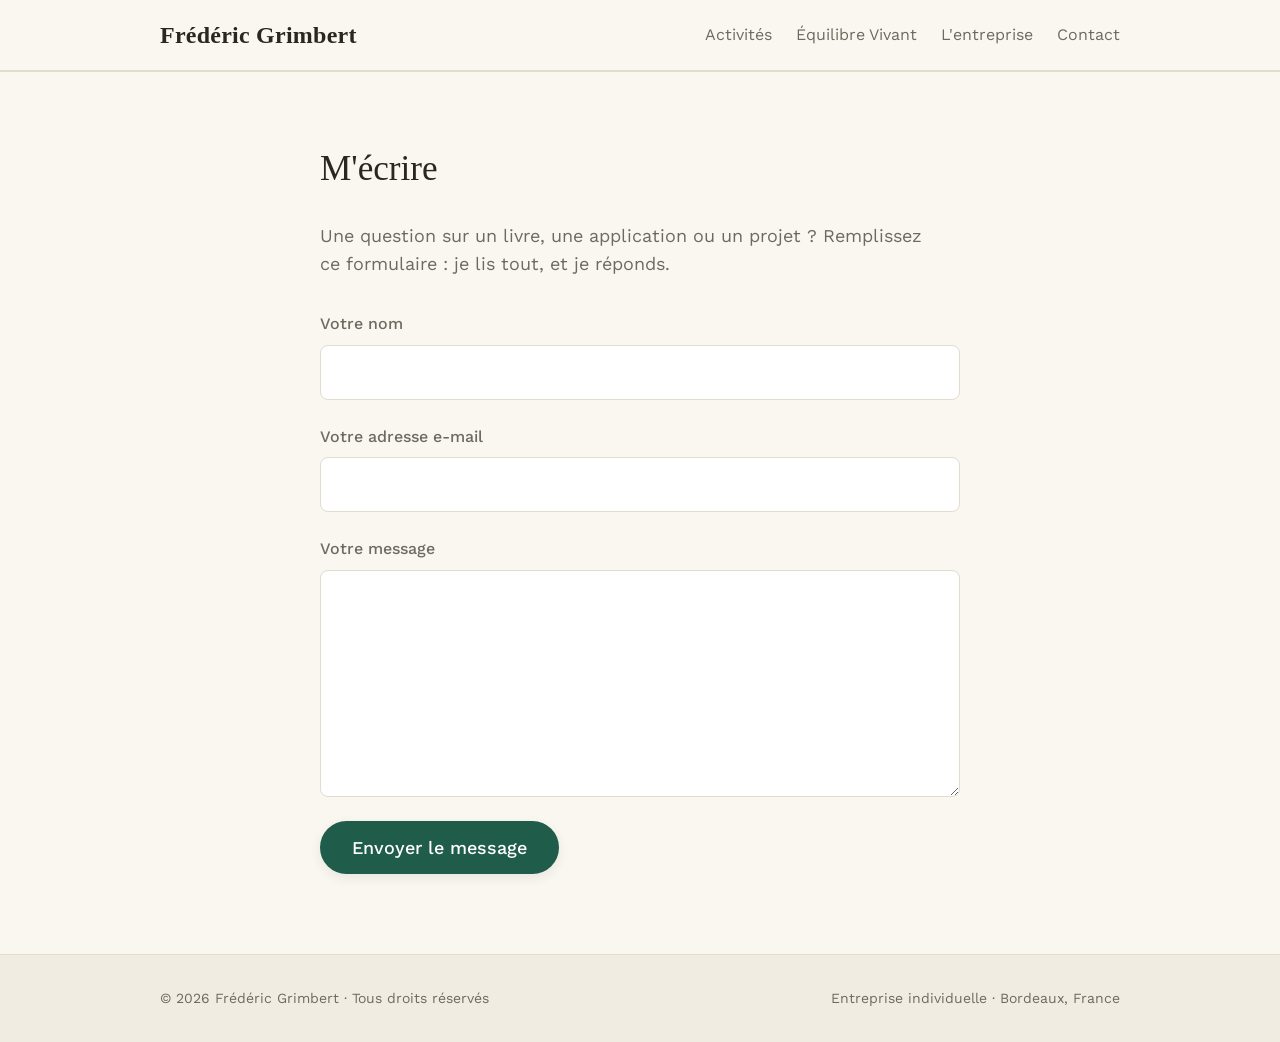
==== contact.html @ a6c4d8c1 "Distinction romans/essais, formulaire de contact, email masqué" ====
<!DOCTYPE html>
<html lang="fr">
<head>
  <meta charset="UTF-8" />
  <meta name="viewport" content="width=device-width, initial-scale=1.0" />
  <title>Contact · Frédéric Grimbert</title>
  <meta name="description" content="Formulaire de contact pour écrire à Frédéric Grimbert, auteur indépendant et créateur d'applications." />
  <meta name="robots" content="noindex" />
  <link rel="icon" href="favicon.svg" type="image/svg+xml" />
  <link rel="preconnect" href="https://api.fontshare.com" />
  <link rel="preconnect" href="https://fonts.googleapis.com" />
  <link rel="preconnect" href="https://fonts.gstatic.com" crossorigin />
  <link href="https://api.fontshare.com/v2/css?f[]=zodiak@400,500,700&display=swap" rel="stylesheet" />
  <link href="https://fonts.googleapis.com/css2?family=Work+Sans:wght@300..700&display=swap" rel="stylesheet" />
  <link rel="stylesheet" href="style.css" />
</head>
<body>
  <header class="header">
    <div class="container header__inner">
      <a class="header__brand" href="index.html">Frédéric Grimbert</a>
      <nav class="header__nav" aria-label="Navigation principale">
        <a href="index.html#activites">Activités</a>
        <a href="index.html#equilibre-vivant">Équilibre Vivant</a>
        <a href="index.html#entreprise">L'entreprise</a>
        <a href="contact.html">Contact</a>
      </nav>
    </div>
  </header>

  <main class="contact-page">
    <section class="section contact-page__inner">
      <div class="container container--narrow">
        <h1 class="section__title">M'écrire</h1>
        <p class="contact__text">
          Une question sur un livre, une application ou un projet ?
          Remplissez ce formulaire : je lis tout, et je réponds.
        </p>
        <form class="form" action="https://formsubmit.co/fgrimbert@gmail.com" method="POST">
          <input type="hidden" name="_subject" value="Nouveau message depuis le site frog-style.github.io" />
          <input type="hidden" name="_captcha" value="false" />
          <input type="hidden" name="_next" value="https://frog-style.github.io/merci.html" />
          <input type="text" name="_honey" class="sr-only" tabindex="-1" autocomplete="off" />

          <div class="form__field">
            <label for="nom">Votre nom</label>
            <input type="text" id="nom" name="nom" required autocomplete="name" />
          </div>

          <div class="form__field">
            <label for="email">Votre adresse e-mail</label>
            <input type="email" id="email" name="email" required autocomplete="email" />
          </div>

          <div class="form__field">
            <label for="message">Votre message</label>
            <textarea id="message" name="message" rows="7" required></textarea>
          </div>

          <button type="submit" class="contact__button form__submit">Envoyer le message</button>
        </form>
      </div>
    </section>
  </main>

  <footer class="footer">
    <div class="container footer__inner">
      <p>© <span id="year">2026</span> Frédéric Grimbert · Tous droits réservés</p>
      <p class="footer__meta">Entreprise individuelle · Bordeaux, France</p>
    </div>
  </footer>

  <script>
    document.getElementById('year').textContent = new Date().getFullYear();
  </script>
</body>
</html>
---- style.css ----
/* ============================================================
   Frédéric Grimbert — page officielle
   Direction artistique : éditorial chaleureux, serif Zodiak,
   tons crème et vert profond. Sobre et professionnel.
   ============================================================ */

:root,
[data-theme='light'] {
  /* Surfaces — crème chaud */
  --color-bg: #faf7f1;
  --color-surface: #ffffff;
  --color-surface-offset: #f1ece2;
  --color-border: #e2dccf;

  /* Texte */
  --color-text: #2b2620;
  --color-text-muted: #6f6a5f;
  --color-text-faint: #a8a294;

  /* Accent — vert profond */
  --color-primary: #1f5c4a;
  --color-primary-hover: #164437;
  --color-primary-highlight: #dde8e1;

  /* Typo */
  --font-display: 'Zodiak', Georgia, serif;
  --font-body: 'Work Sans', 'Helvetica Neue', sans-serif;

  /* Échelle de texte */
  --text-xs: clamp(0.75rem, 0.7rem + 0.25vw, 0.875rem);
  --text-sm: clamp(0.875rem, 0.8rem + 0.35vw, 1rem);
  --text-base: clamp(1rem, 0.95rem + 0.25vw, 1.125rem);
  --text-lg: clamp(1.125rem, 1rem + 0.75vw, 1.5rem);
  --text-xl: clamp(1.5rem, 1.2rem + 1.25vw, 2.25rem);
  --text-2xl: clamp(2rem, 1.2rem + 2.5vw, 3.5rem);

  /* Espacement (base 4px) */
  --space-1: 0.25rem; --space-2: 0.5rem; --space-3: 0.75rem;
  --space-4: 1rem; --space-5: 1.25rem; --space-6: 1.5rem;
  --space-8: 2rem; --space-10: 2.5rem; --space-12: 3rem;
  --space-16: 4rem; --space-20: 5rem; --space-24: 6rem;

  --radius-sm: 0.375rem;
  --radius-md: 0.5rem;
  --radius-lg: 0.75rem;

  --transition-interactive: 180ms cubic-bezier(0.16, 1, 0.3, 1);

  --shadow-sm: 0 1px 2px rgba(43, 38, 32, 0.06);
  --shadow-md: 0 4px 12px rgba(43, 38, 32, 0.08);
  --shadow-lg: 0 12px 32px rgba(43, 38, 32, 0.12);

  --content-narrow: 640px;
  --content-default: 960px;
}

/* ---------- Base ---------- */
*,
*::before,
*::after { box-sizing: border-box; margin: 0; padding: 0; }

html {
  -webkit-text-size-adjust: none;
  text-size-adjust: none;
  -webkit-font-smoothing: antialiased;
  -moz-osx-font-smoothing: grayscale;
  text-rendering: optimizeLegibility;
  scroll-behavior: smooth;
  scroll-padding-top: var(--space-16);
}

body {
  min-height: 100dvh;
  line-height: 1.6;
  font-family: var(--font-body);
  font-size: var(--text-base);
  color: var(--color-text);
  background-color: var(--color-bg);
}

img, svg { display: block; max-width: 100%; height: auto; }

h1, h2, h3 { text-wrap: balance; line-height: 1.15; }
p, li { text-wrap: pretty; max-width: 72ch; }

a {
  color: var(--color-primary);
  text-decoration-thickness: 1px;
  text-underline-offset: 3px;
}
a:hover { color: var(--color-primary-hover); }

:focus-visible {
  outline: 2px solid var(--color-primary);
  outline-offset: 3px;
  border-radius: var(--radius-sm);
}

.sr-only {
  position: absolute;
  width: 1px;
  height: 1px;
  padding: 0;
  margin: -1px;
  overflow: hidden;
  clip: rect(0, 0, 0, 0);
  white-space: nowrap;
  border-width: 0;
}

@media (prefers-reduced-motion: reduce) {
  *, *::before, *::after {
    animation-duration: 0.01ms !important;
    transition-duration: 0.01ms !important;
    scroll-behavior: auto !important;
  }
}

a, button {
  transition: color var(--transition-interactive),
              background var(--transition-interactive),
              border-color var(--transition-interactive),
              box-shadow var(--transition-interactive);
}

.container {
  width: min(var(--content-default), 100% - var(--space-8));
  margin-inline: auto;
}

.container--narrow {
  width: min(var(--content-narrow), 100% - var(--space-8));
}

/* ---------- En-tête ---------- */
.header {
  position: sticky;
  top: 0;
  z-index: 50;
  background: rgba(250, 247, 241, 0.9);
  backdrop-filter: blur(12px);
  border-bottom: 1px solid var(--color-border);
}

.header__inner {
  display: flex;
  align-items: center;
  justify-content: space-between;
  gap: var(--space-4);
  padding-block: var(--space-4);
}

.header__brand {
  font-family: var(--font-display);
  font-weight: 700;
  font-size: var(--text-lg);
  color: var(--color-text);
  text-decoration: none;
  letter-spacing: 0.01em;
}
.header__brand:hover { color: var(--color-primary); }

.header__nav {
  display: flex;
  gap: var(--space-6);
  font-size: var(--text-sm);
}
.header__nav a { color: var(--color-text-muted); text-decoration: none; }
.header__nav a:hover { color: var(--color-primary); }

@media (max-width: 600px) {
  .header__inner {
    flex-wrap: wrap;
    row-gap: var(--space-2);
    padding-block: var(--space-3);
  }
  .header__brand { font-size: var(--text-base); }
  .header__nav {
    width: 100%;
    gap: var(--space-3);
    font-size: var(--text-sm);
  }
  .header__nav a { white-space: nowrap; }
}

/* ---------- Hero ---------- */
.hero {
  padding-block: clamp(var(--space-16), 10vw, var(--space-24));
}

.hero__kicker {
  font-size: var(--text-sm);
  text-transform: uppercase;
  letter-spacing: 0.14em;
  color: var(--color-primary);
  font-weight: 500;
  margin-bottom: var(--space-6);
}

.hero__title {
  font-family: var(--font-display);
  font-weight: 500;
  font-size: var(--text-2xl);
  line-height: 1.12;
  margin-bottom: var(--space-8);
}

.hero__lead {
  font-size: var(--text-lg);
  color: var(--color-text-muted);
  max-width: 56ch;
}

/* ---------- Sections ---------- */
.section {
  padding-block: clamp(var(--space-12), 8vw, var(--space-20));
  border-top: 1px solid var(--color-border);
}

.section__title {
  font-family: var(--font-display);
  font-weight: 500;
  font-size: var(--text-xl);
  margin-bottom: var(--space-8);
}

/* ---------- Grille d'activités ---------- */
.grid--three {
  display: grid;
  grid-template-columns: repeat(3, 1fr);
  gap: var(--space-6);
}

@media (max-width: 760px) {
  .grid--three { grid-template-columns: 1fr; }
}

.card {
  background: var(--color-surface);
  border: 1px solid var(--color-border);
  border-radius: var(--radius-lg);
  padding: var(--space-8);
  box-shadow: var(--shadow-sm);
}

.card__title {
  font-family: var(--font-display);
  font-weight: 500;
  font-size: var(--text-lg);
  margin-bottom: var(--space-3);
}

.card__text { color: var(--color-text-muted); }

/* ---------- Section app ---------- */
.section--accent {
  background: var(--color-surface-offset);
}

.app__tagline {
  font-size: var(--text-lg);
  color: var(--color-primary);
  font-weight: 500;
  margin-bottom: var(--space-6);
}

.app__text {
  max-width: 62ch;
  margin-bottom: var(--space-6);
}

.app__note {
  font-size: var(--text-sm);
  color: var(--color-text-muted);
  background: var(--color-surface);
  border-left: 3px solid var(--color-primary);
  padding: var(--space-4) var(--space-5);
  border-radius: 0 var(--radius-md) var(--radius-md) 0;
  max-width: 62ch;
}

/* ---------- Section entreprise ---------- */
.legal__list { max-width: 640px; }

.legal__row {
  display: grid;
  grid-template-columns: 180px 1fr;
  gap: var(--space-4);
  padding-block: var(--space-4);
  border-bottom: 1px solid var(--color-border);
}
.legal__row:last-child { border-bottom: none; }

.legal__row dt {
  font-size: var(--text-sm);
  text-transform: uppercase;
  letter-spacing: 0.08em;
  color: var(--color-text-faint);
  font-weight: 500;
  padding-top: 2px;
}

.legal__row dd { font-weight: 400; }

@media (max-width: 560px) {
  .legal__row { grid-template-columns: 1fr; gap: var(--space-1); }
}

/* ---------- Contact ---------- */
.section--contact { text-align: left; }

.contact__text {
  color: var(--color-text-muted);
  margin-bottom: var(--space-6);
  max-width: 56ch;
}

.contact__button {
  display: inline-block;
  background: var(--color-primary);
  color: #ffffff;
  font-size: var(--text-base);
  font-weight: 500;
  text-decoration: none;
  padding: var(--space-4) var(--space-8);
  border-radius: var(--radius-full, 9999px);
  box-shadow: var(--shadow-md);
}
.contact__button:hover {
  background: var(--color-primary-hover);
  color: #ffffff;
  box-shadow: var(--shadow-lg);
}

/* ---------- Pied de page ---------- */
.footer {
  border-top: 1px solid var(--color-border);
  padding-block: var(--space-8);
  background: var(--color-surface-offset);
}

.footer__inner {
  display: flex;
  justify-content: space-between;
  gap: var(--space-4);
  flex-wrap: wrap;
  font-size: var(--text-xs);
  color: var(--color-text-muted);
}

/* ---------- Page contact ---------- */
.contact-page__inner {
  min-height: 70dvh;
  display: flex;
  align-items: flex-start;
  padding-top: clamp(var(--space-12), 6vw, var(--space-20));
}

.form {
  display: flex;
  flex-direction: column;
  gap: var(--space-6);
  margin-top: var(--space-8);
}

.form__field {
  display: flex;
  flex-direction: column;
  gap: var(--space-2);
}

.form__field label {
  font-size: var(--text-sm);
  font-weight: 500;
  color: var(--color-text-muted);
}

.form__field input,
.form__field textarea {
  font: inherit;
  color: var(--color-text);
  background: var(--color-surface);
  border: 1px solid var(--color-border);
  border-radius: var(--radius-md);
  padding: var(--space-3) var(--space-4);
}

.form__field input:focus-visible,
.form__field textarea:focus-visible {
  outline: 2px solid var(--color-primary);
  outline-offset: 1px;
  border-color: var(--color-primary);
}

.form__submit {
  align-self: flex-start;
  border: none;
  cursor: pointer;
  font-family: var(--font-body);
}
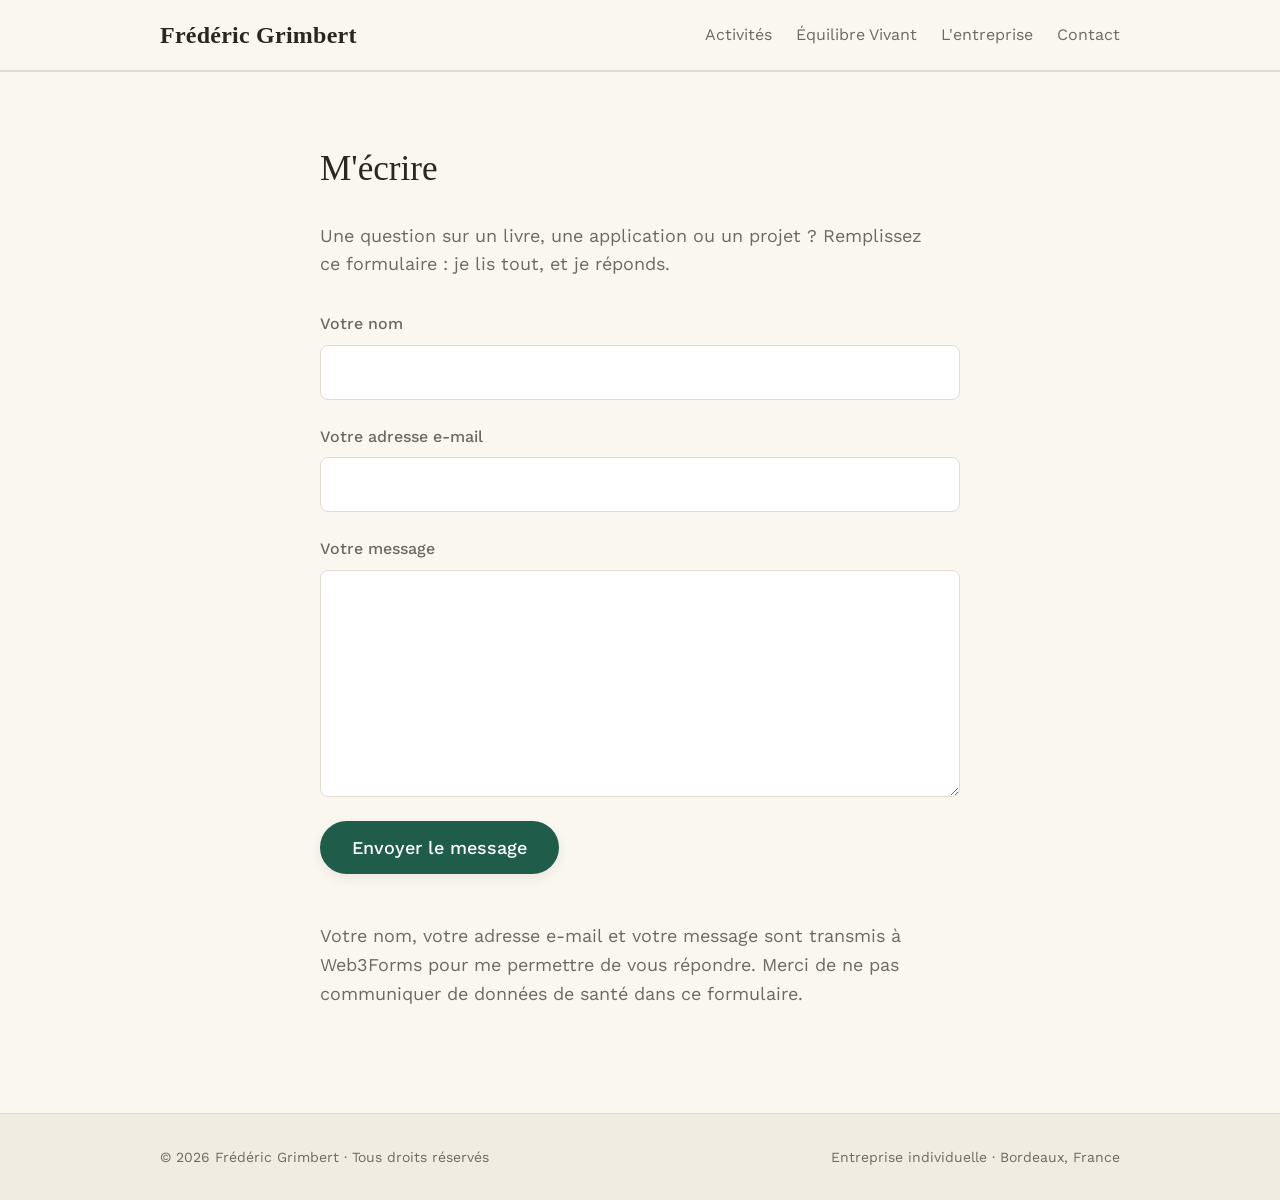
==== commit dd1b8f43: "Remplace FormSubmit par Web3Forms et gère les erreurs d'envoi" ====
--- a/contact.html
+++ b/contact.html
@@ -35,15 +35,16 @@
           Une question sur un livre, une application ou un projet ?
           Remplissez ce formulaire : je lis tout, et je réponds.
         </p>
-        <form class="form" action="https://formsubmit.co/fgrimbert@gmail.com" method="POST">
-          <input type="hidden" name="_subject" value="Nouveau message depuis le site frog-style.github.io" />
-          <input type="hidden" name="_captcha" value="false" />
-          <input type="hidden" name="_next" value="https://frog-style.github.io/merci.html" />
-          <input type="text" name="_honey" class="sr-only" tabindex="-1" autocomplete="off" />
+        <form id="contact-form" class="form" action="https://api.web3forms.com/submit" method="POST">
+          <input type="hidden" name="access_key" value="528f37d3-0ed5-4a9f-a43a-93bb937d8ad8" />
+          <input type="hidden" name="subject" value="Nouveau message depuis apps.frogstyle.fr" />
+          <input type="hidden" name="from_name" value="Site de Frédéric Grimbert" />
+          <input type="hidden" name="redirect" value="https://apps.frogstyle.fr/merci.html" />
+          <input type="checkbox" name="botcheck" hidden tabindex="-1" aria-hidden="true" />
 
           <div class="form__field">
             <label for="nom">Votre nom</label>
-            <input type="text" id="nom" name="nom" required autocomplete="name" />
+            <input type="text" id="nom" name="name" required autocomplete="name" />
           </div>
 
           <div class="form__field">
@@ -57,6 +58,12 @@
           </div>
 
           <button type="submit" class="contact__button form__submit">Envoyer le message</button>
+          <p id="form-status" role="status" aria-live="polite"></p>
+          <p class="contact__text">
+            Votre nom, votre adresse e-mail et votre message sont transmis à Web3Forms
+            pour me permettre de vous répondre. Merci de ne pas communiquer de données
+            de santé dans ce formulaire.
+          </p>
         </form>
       </div>
     </section>
@@ -71,6 +78,38 @@
 
   <script>
     document.getElementById('year').textContent = new Date().getFullYear();
+    const form = document.getElementById('contact-form');
+    const status = document.getElementById('form-status');
+    const button = form.querySelector('button[type="submit"]');
+
+    form.addEventListener('submit', async (event) => {
+      event.preventDefault();
+      if (button.disabled) return;
+      button.disabled = true;
+      button.textContent = 'Envoi en cours…';
+      status.textContent = '';
+      const controller = new AbortController();
+      const timeout = setTimeout(() => controller.abort(), 20000);
+      try {
+        const data = Object.fromEntries(new FormData(form));
+        delete data.redirect;
+        const response = await fetch(form.action, {
+          method: 'POST',
+          headers: { 'Content-Type': 'application/json', Accept: 'application/json' },
+          body: JSON.stringify(data),
+          signal: controller.signal
+        });
+        const result = await response.json();
+        if (!response.ok || result.success !== true) throw new Error('Submission failed');
+        window.location.assign('merci.html');
+      } catch (error) {
+        status.textContent = "Le message n'a pas pu être envoyé. Votre texte est conservé. Veuillez réessayer dans quelques instants.";
+        button.disabled = false;
+        button.textContent = 'Envoyer le message';
+      } finally {
+        clearTimeout(timeout);
+      }
+    });
   </script>
 </body>
 </html>
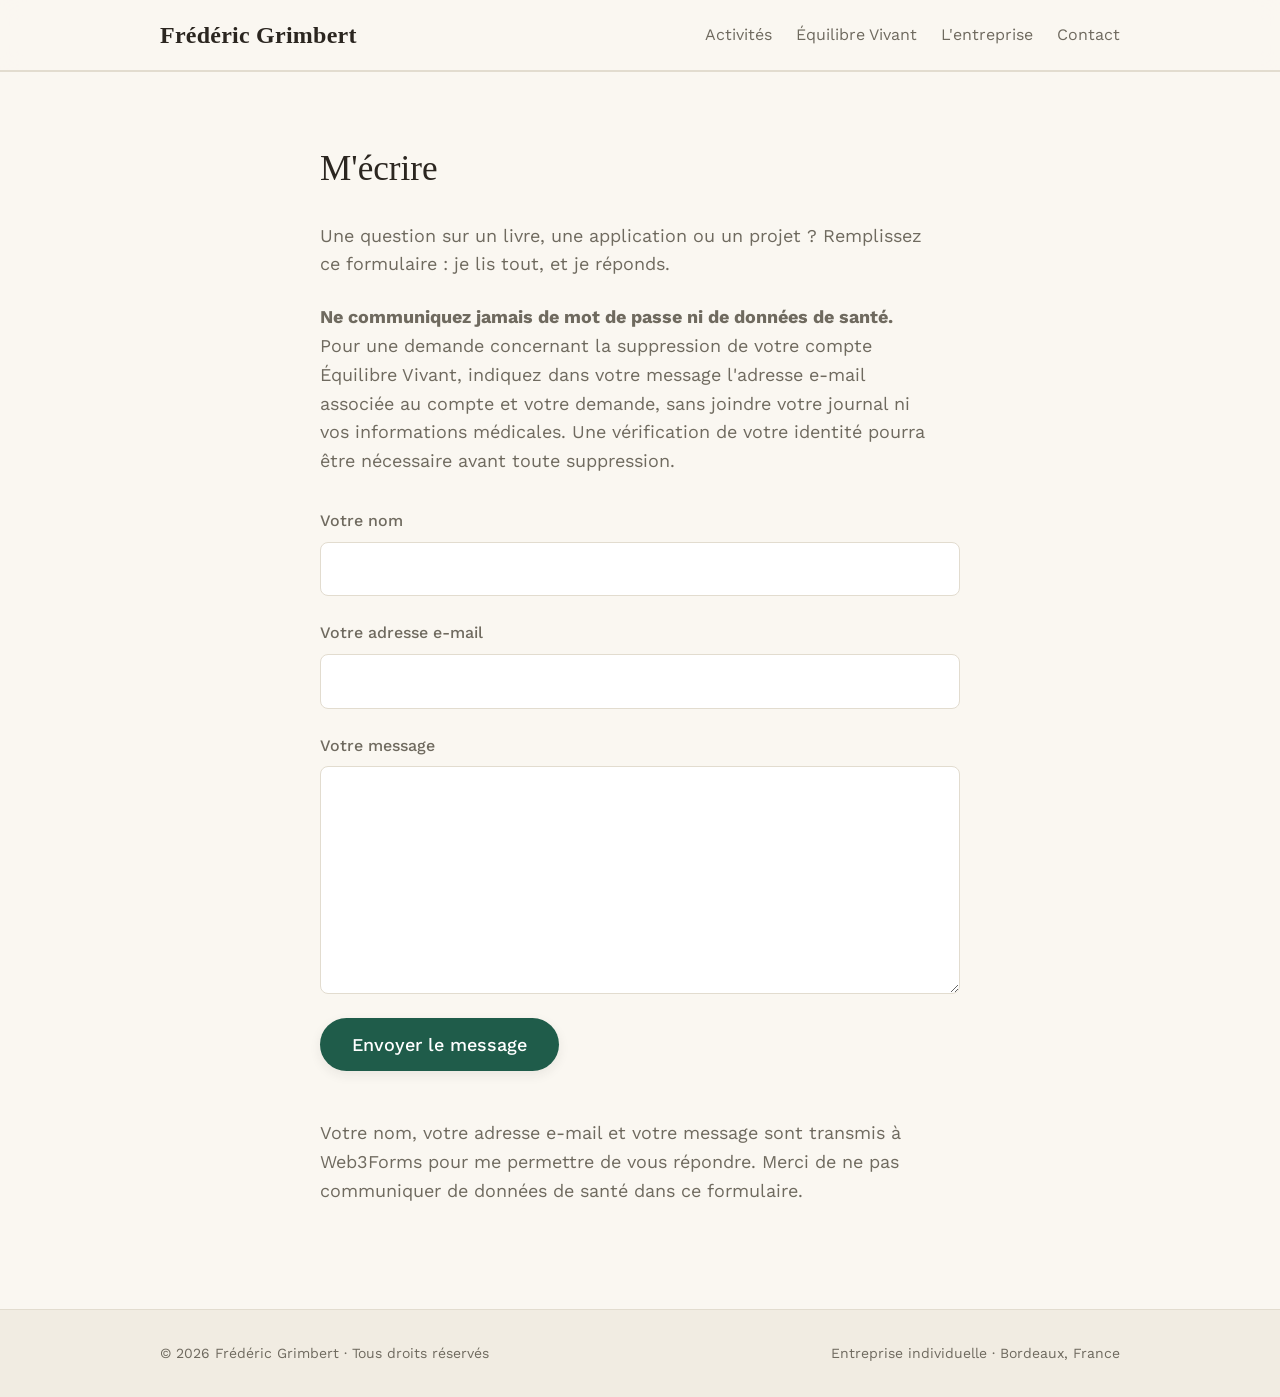
==== commit fd32e49d: "Corrige les informations de confidentialité et les consignes de contact" ====
--- a/contact.html
+++ b/contact.html
@@ -34,6 +34,13 @@
         <p class="contact__text">
           Une question sur un livre, une application ou un projet ?
           Remplissez ce formulaire : je lis tout, et je réponds.
+        </p>
+        <p class="contact__text">
+          <strong>Ne communiquez jamais de mot de passe ni de données de santé.</strong>
+          Pour une demande concernant la suppression de votre compte Équilibre Vivant,
+          indiquez dans votre message l'adresse e-mail associée au compte et votre demande,
+          sans joindre votre journal ni vos informations médicales.
+          Une vérification de votre identité pourra être nécessaire avant toute suppression.
         </p>
         <form id="contact-form" class="form" action="https://api.web3forms.com/submit" method="POST">
           <input type="hidden" name="access_key" value="528f37d3-0ed5-4a9f-a43a-93bb937d8ad8" />
